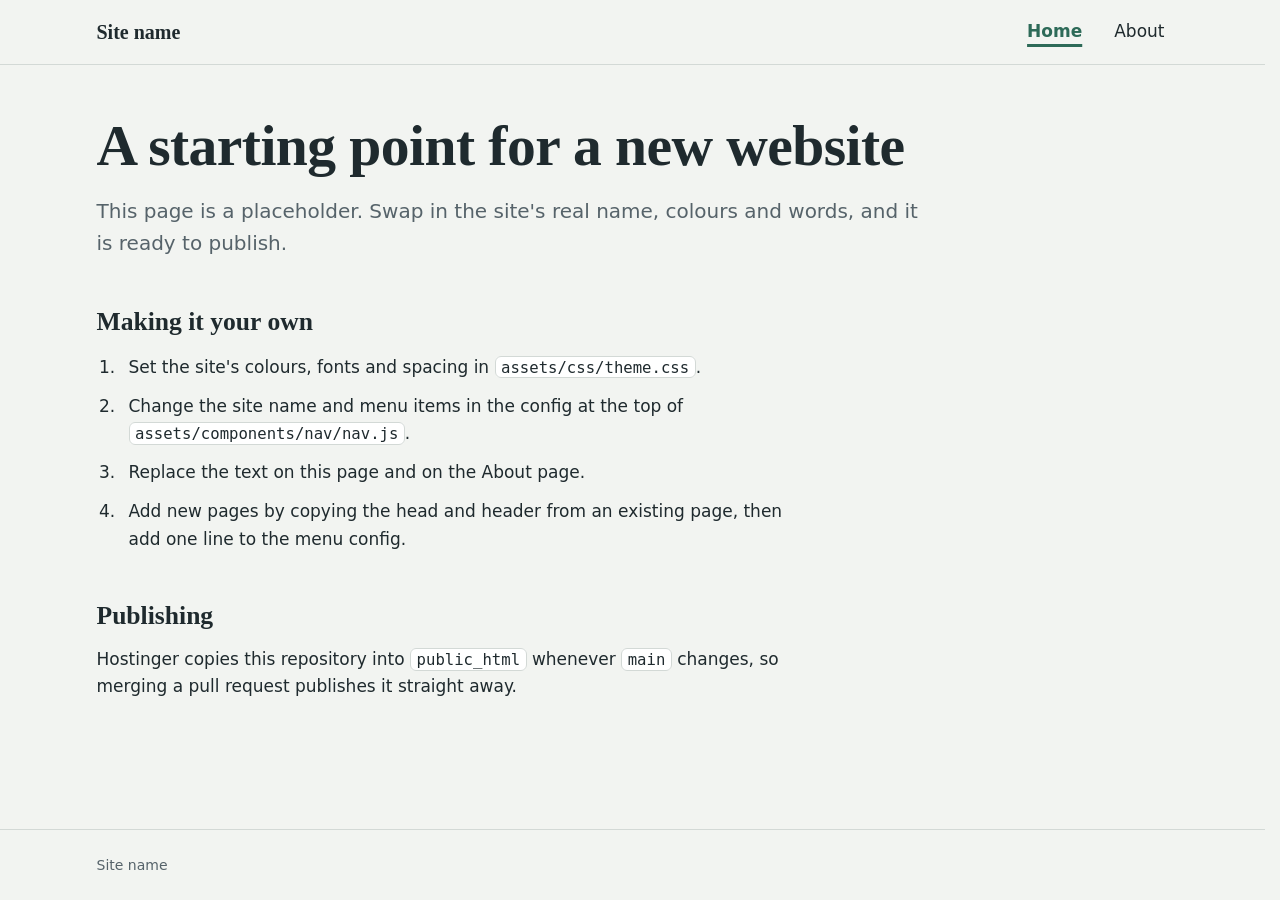
==== index.html @ 0707801b "Initial commit" ====
<!doctype html>
<html lang="en-AU">
<head>
  <meta charset="utf-8">
  <meta name="viewport" content="width=device-width, initial-scale=1">
  <title>Home | Site name</title>
  <meta name="description" content="A plain HTML, CSS and JavaScript starting point for a new website.">
  <link rel="stylesheet" href="assets/css/theme.css">
  <link rel="stylesheet" href="assets/css/main.css">
  <link rel="stylesheet" href="assets/components/nav/nav.css">
  <script src="assets/components/nav/nav.js" defer></script>
</head>
<body>
  <header data-site-nav></header>

  <main id="main" class="page" tabindex="-1">
    <h1>A starting point for a new website</h1>
    <p class="lede">This page is a placeholder. Swap in the site's real name, colours and words, and it is ready to publish.</p>

    <h2>Making it your own</h2>
    <ol class="steps">
      <li>Set the site's colours, fonts and spacing in <code>assets/css/theme.css</code>.</li>
      <li>Change the site name and menu items in the config at the top of <code>assets/components/nav/nav.js</code>.</li>
      <li>Replace the text on this page and on the About page.</li>
      <li>Add new pages by copying the head and header from an existing page, then add one line to the menu config.</li>
    </ol>

    <h2>Publishing</h2>
    <p>Hostinger copies this repository into <code>public_html</code> whenever <code>main</code> changes, so merging a pull request publishes it straight away.</p>
  </main>

  <footer class="site-footer">
    <p>Site name</p>
  </footer>
</body>
</html>
---- assets/css/theme.css ----
/*
  Theme: this site's colours, fonts and spacing.

  This is the ONLY file where colours and fonts are set. Every other
  stylesheet (including the nav component) reads these custom properties.
  The values below are placeholders for the template: replace them with
  each site's own palette and typefaces.
*/

:root {
  /* Colour: placeholder palette (cool paper, slate ink, eucalyptus accent) */
  --colour-paper: #f2f4f1;          /* page background */
  --colour-surface: #ffffff;        /* raised surfaces, mobile menu panel */
  --colour-ink: #1f2a2e;            /* body text */
  --colour-ink-muted: #56636a;      /* secondary text */
  --colour-line: #d3d9d6;           /* borders and dividers */
  --colour-accent: #2d6a58;         /* links, current page, focus ring */
  --colour-accent-strong: #1d4a3d;  /* hover and pressed states */
  --colour-on-accent: #ffffff;      /* text on accent backgrounds */

  /* Fonts: system stacks so the template loads nothing extra */
  --font-body: system-ui, -apple-system, "Segoe UI", Roboto, "Helvetica Neue", Arial, sans-serif;
  --font-display: "Iowan Old Style", "Palatino Linotype", Palatino, "Book Antiqua", Georgia, serif;

  /* Type scale (roughly a 1.25 ratio) */
  --text-sm: 0.875rem;
  --text-base: 1.0625rem;
  --text-lg: 1.25rem;
  --text-xl: 1.6rem;
  --text-2xl: 2.1rem;
  --text-3xl: clamp(2.4rem, 6vw, 3.6rem);
  --leading-body: 1.6;
  --leading-tight: 1.15;
  --measure: 66ch;                  /* comfortable line length */

  /* Spacing */
  --space-1: 0.25rem;
  --space-2: 0.5rem;
  --space-3: 0.75rem;
  --space-4: 1rem;
  --space-5: 1.5rem;
  --space-6: 2rem;
  --space-7: 3rem;
  --space-8: 4.5rem;

  /* Layout */
  --page-max-width: 72rem;
  --page-gutter: clamp(1rem, 4vw, 2.5rem);
  --radius: 0.375rem;

  /* Navigation */
  --nav-bar-height: 4rem;           /* fixed height of the top bar */
  --nav-link-gap: var(--space-5);
  --focus-ring: 3px solid var(--colour-accent);
  --focus-offset: 3px;

  /* Stacking order: the header must sit above everything else on the page */
  --z-nav: 1000;

  /* Motion */
  --duration-fast: 160ms;
  --easing: cubic-bezier(0.2, 0, 0, 1);

  /*
    Breakpoint (for reference only: custom properties cannot be used inside
    media queries). The mobile menu applies under 768 px; 768 px and wider is
    the desktop menu. nav.css and nav.js both use this value.
  */
}
---- assets/css/main.css ----
/*
  Base page styles. Colours, fonts and spacing come from theme.css.
*/

*,
*::before,
*::after {
  box-sizing: border-box;
}

html {
  -webkit-text-size-adjust: 100%;
  text-size-adjust: 100%;
  scrollbar-gutter: stable;
}

body {
  margin: 0;
  min-height: 100vh;
  display: flex;
  flex-direction: column;
  background: var(--colour-paper);
  color: var(--colour-ink);
  font-family: var(--font-body);
  font-size: var(--text-base);
  line-height: var(--leading-body);
}

img {
  max-width: 100%;
  height: auto;
  display: block;
}

h1,
h2,
h3 {
  font-family: var(--font-display);
  font-weight: 600;
  line-height: var(--leading-tight);
  margin: 0 0 var(--space-4);
  text-wrap: balance;
}

h1 {
  font-size: var(--text-3xl);
  letter-spacing: -0.01em;
}

h2 {
  font-size: var(--text-xl);
  margin-top: var(--space-7);
}

p {
  margin: 0 0 var(--space-4);
  max-width: var(--measure);
}

a {
  color: var(--colour-accent);
  text-underline-offset: 0.18em;
}

a:hover {
  color: var(--colour-accent-strong);
}

:focus-visible {
  outline: var(--focus-ring);
  outline-offset: var(--focus-offset);
}

/* Page layout */

.page {
  flex: 1;
  width: 100%;
  max-width: var(--page-max-width);
  margin: 0 auto;
  padding: var(--space-7) var(--page-gutter) var(--space-8);
}

.page:focus {
  outline: none;
}

.lede {
  font-size: var(--text-lg);
  color: var(--colour-ink-muted);
}

.steps {
  max-width: var(--measure);
  padding-left: var(--space-5);
}

.steps li {
  margin-bottom: var(--space-3);
  padding-left: var(--space-2);
}

code {
  font-size: 0.92em;
  background: var(--colour-surface);
  border: 1px solid var(--colour-line);
  border-radius: var(--radius);
  padding: 0.05em 0.35em;
}

.site-footer {
  border-top: 1px solid var(--colour-line);
  color: var(--colour-ink-muted);
  font-size: var(--text-sm);
}

.site-footer p {
  max-width: var(--page-max-width);
  margin: 0 auto;
  padding: var(--space-5) var(--page-gutter);
}

@media (prefers-reduced-motion: reduce) {
  *,
  *::before,
  *::after {
    animation-duration: 0.01ms !important;
    transition-duration: 0.01ms !important;
  }
}
---- assets/components/nav/nav.css ----
/*
  Shared navigation menu styles.
  Colours, fonts and sizes come from assets/css/theme.css.

  Breakpoint: the mobile menu applies under 768 px. This must match
  DESKTOP_QUERY in nav.js.

  Do not add transform, filter or backdrop-filter to .site-header: they
  would trap the fixed mobile panel inside the header.
*/

/*
  Sections reached from a link (in the menu, in the page, or from another
  page) stop just below the sticky header instead of underneath it.
  Set on elements with an id rather than as scroll-padding on <html>:
  scroll-padding makes the page jump when the header itself gets focus.
*/
:where([id]:not(.site-nav__panel)) {
  scroll-margin-top: calc(var(--nav-bar-height) + var(--space-4));
}

/* Reserve the bar's space before the script runs, so the page does not jump. */
[data-site-nav] {
  min-height: var(--nav-bar-height);
}

.site-header {
  position: sticky;
  top: 0;
  z-index: var(--z-nav);
  background: var(--colour-paper);
  border-bottom: 1px solid var(--colour-line);
  font-family: var(--font-body);
}

.site-nav__bar {
  display: flex;
  align-items: center;
  justify-content: space-between;
  gap: var(--space-4);
  height: var(--nav-bar-height);
  max-width: var(--page-max-width);
  margin: 0 auto;
  padding: 0 var(--page-gutter);
}

/* Skip link: hidden until it receives keyboard focus */
.site-nav__skip {
  position: absolute;
  top: var(--space-2);
  left: var(--space-2);
  z-index: 1;
  padding: var(--space-2) var(--space-4);
  background: var(--colour-accent);
  color: var(--colour-on-accent);
  border-radius: var(--radius);
  transform: translateY(-200%);
}

.site-nav__skip:focus {
  transform: none;
  color: var(--colour-on-accent);
}

.site-nav__brand {
  font-family: var(--font-display);
  font-size: var(--text-lg);
  font-weight: 600;
  color: var(--colour-ink);
  text-decoration: none;
  white-space: nowrap;
  overflow: hidden;
  text-overflow: ellipsis;
  min-width: 0;
}

.site-nav__brand:hover {
  color: var(--colour-accent-strong);
}

.site-nav__list {
  list-style: none;
  margin: 0;
  padding: 0;
}

.site-nav__link {
  color: var(--colour-ink);
  text-decoration: none;
  border-radius: var(--radius);
}

.site-nav__link:hover {
  color: var(--colour-accent-strong);
  text-decoration: underline;
  text-decoration-thickness: 1px;
}

.site-nav__link[aria-current="page"] {
  color: var(--colour-accent);
  font-weight: 600;
  text-decoration: underline;
  text-decoration-thickness: 3px;
  text-underline-offset: 0.4em;
}

.site-nav__skip:focus-visible,
.site-nav__brand:focus-visible,
.site-nav__link:focus-visible,
.site-nav__toggle:focus-visible {
  outline: var(--focus-ring);
  outline-offset: var(--focus-offset);
}

/* Hamburger button */
.site-nav__toggle {
  display: none;
  flex: none;
  align-items: center;
  justify-content: center;
  width: 2.75rem;
  height: 2.75rem;
  margin-right: calc(var(--space-2) * -1);
  padding: 0;
  border: 0;
  border-radius: var(--radius);
  background: transparent;
  color: var(--colour-ink);
  cursor: pointer;
}

.site-nav__icon,
.site-nav__icon::before,
.site-nav__icon::after {
  display: block;
  width: 1.375rem;
  height: 2px;
  background: currentColor;
  border-radius: 1px;
  transition: transform var(--duration-fast) var(--easing),
    background-color var(--duration-fast) var(--easing);
}

.site-nav__icon {
  position: relative;
}

.site-nav__icon::before,
.site-nav__icon::after {
  content: "";
  position: absolute;
  left: 0;
}

.site-nav__icon::before {
  transform: translateY(-7px);
}

.site-nav__icon::after {
  transform: translateY(7px);
}

/* Bars become a cross while the menu is open */
.site-nav__toggle[aria-expanded="true"] .site-nav__icon {
  background-color: transparent;
}

.site-nav__toggle[aria-expanded="true"] .site-nav__icon::before {
  transform: rotate(45deg);
}

.site-nav__toggle[aria-expanded="true"] .site-nav__icon::after {
  transform: rotate(-45deg);
}

/* Desktop: 768 px and wider */
@media (min-width: 768px) {
  .site-nav__list {
    display: flex;
    gap: var(--nav-link-gap);
  }

  .site-nav__link {
    display: inline-block;
    padding: var(--space-2) var(--space-1);
  }
}

/* Mobile: under 768 px */
@media (max-width: 767.98px) {
  .site-nav__toggle {
    display: inline-flex;
  }

  /* The panel fills the screen below the bar and scrolls on its own */
  .site-nav__panel {
    position: fixed;
    top: var(--nav-bar-height);
    right: 0;
    bottom: 0;
    left: 0;
    overflow-y: auto;
    overscroll-behavior: contain;
    padding: var(--space-4) var(--page-gutter) var(--space-7);
    background: var(--colour-surface);
    border-top: 1px solid var(--colour-line);
    visibility: hidden;
    opacity: 0;
    transform: translateY(-0.5rem);
    transition: opacity var(--duration-fast) var(--easing),
      transform var(--duration-fast) var(--easing),
      visibility 0s linear var(--duration-fast);
  }

  .site-header.is-open .site-nav__panel {
    visibility: visible;
    opacity: 1;
    transform: none;
    transition: opacity var(--duration-fast) var(--easing),
      transform var(--duration-fast) var(--easing),
      visibility 0s linear 0s;
  }

  .site-nav__list li {
    border-bottom: 1px solid var(--colour-line);
  }

  .site-nav__link {
    display: block;
    padding: var(--space-4) var(--space-1);
    font-size: var(--text-lg);
  }
}

/*
  Stops the page behind the open mobile menu from scrolling.
  Lock <html> only: putting overflow: hidden on <body> as well makes the body
  its own scroll container, which breaks the sticky header on scrolled pages.
*/
html.site-nav-lock {
  overflow: hidden;
}
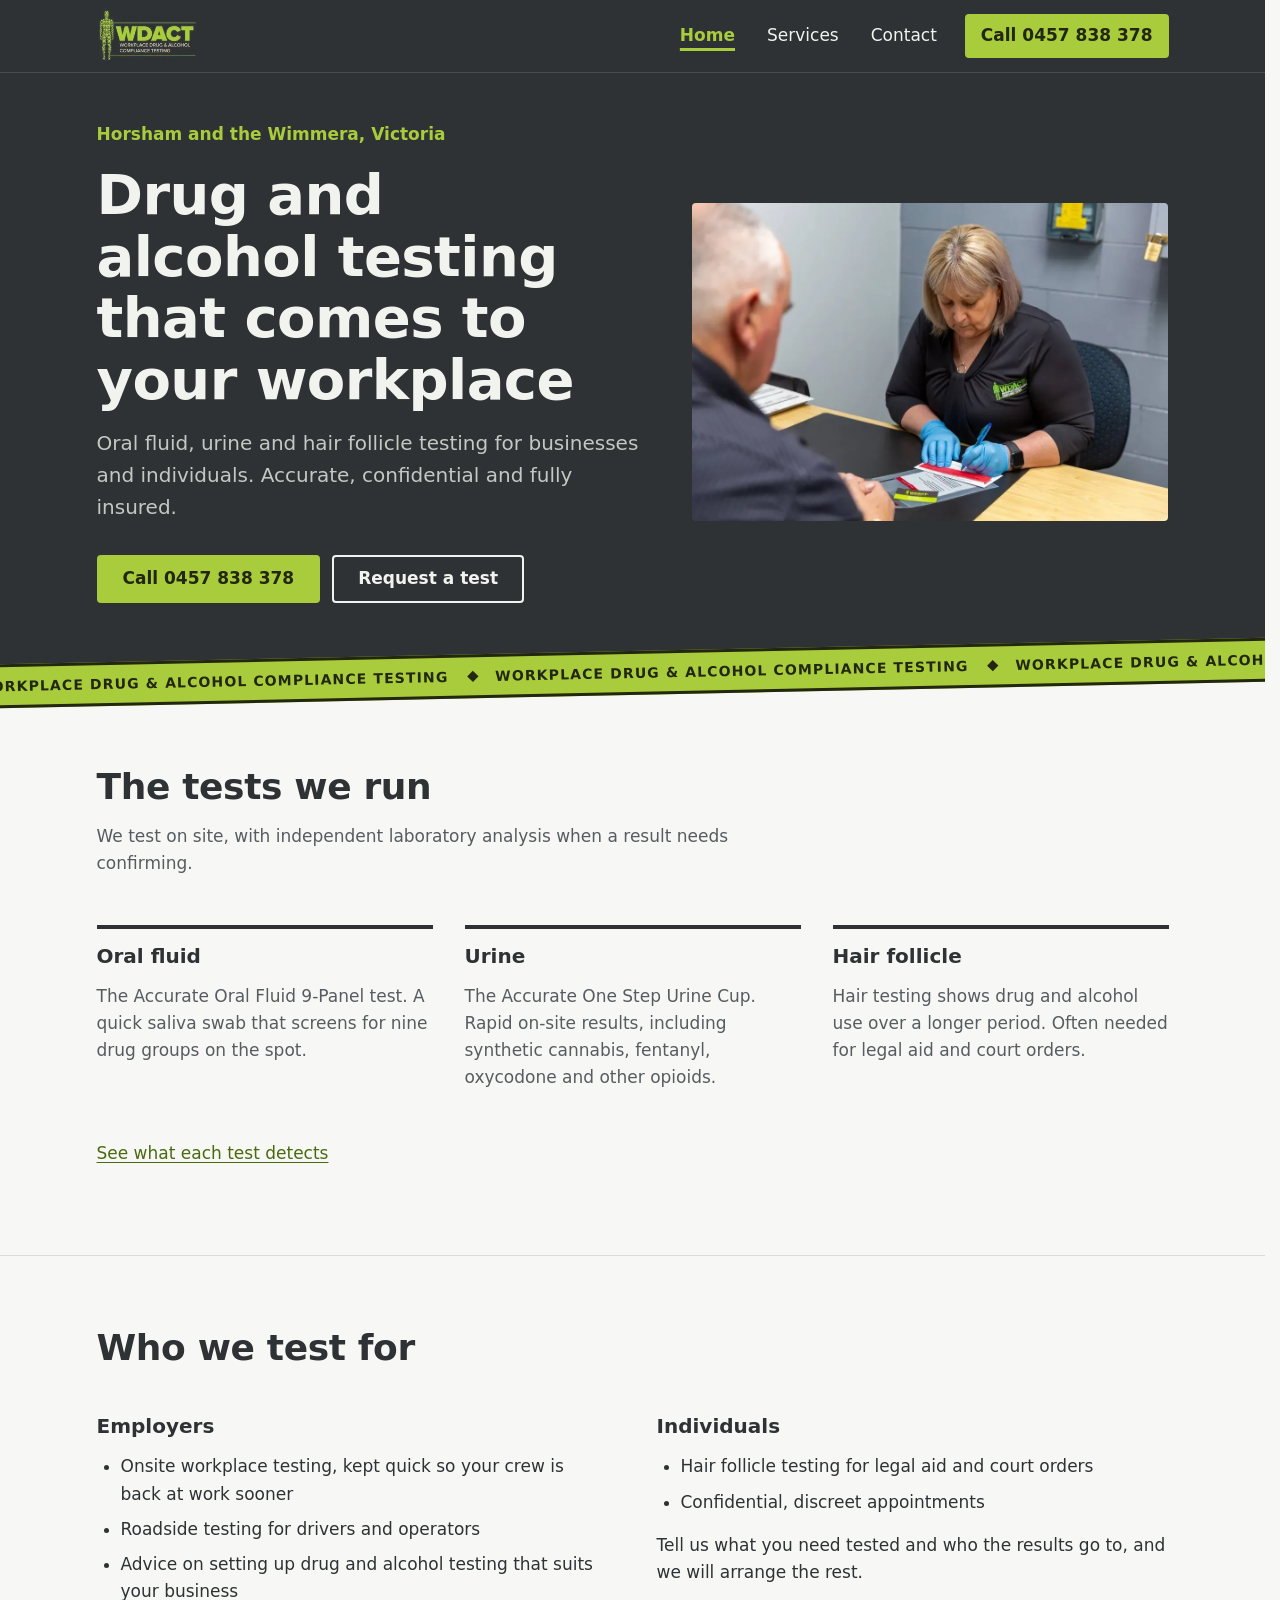
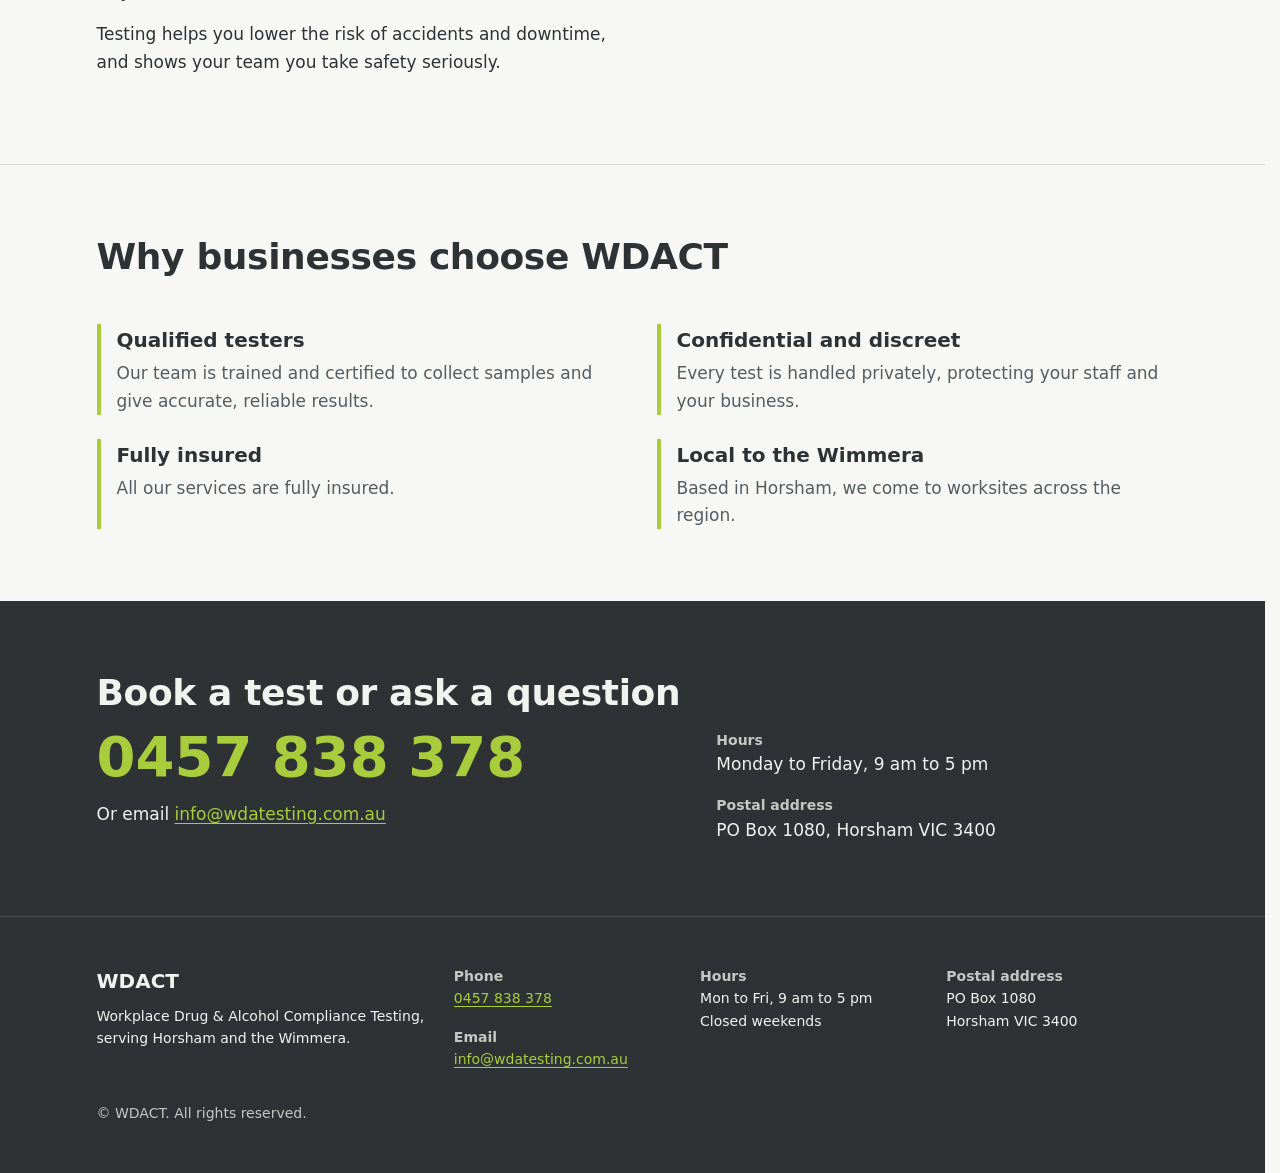
==== commit dabd3021: "Redesign site for WDACT (Workplace Drug & Alcohol Compliance Testing) Rebuild the old Telstra-built " ====
--- a/index.html
+++ b/index.html
@@ -3,8 +3,9 @@
 <head>
   <meta charset="utf-8">
   <meta name="viewport" content="width=device-width, initial-scale=1">
-  <title>Home | Site name</title>
-  <meta name="description" content="A plain HTML, CSS and JavaScript starting point for a new website.">
+  <title>Workplace drug and alcohol testing in Horsham and the Wimmera | WDACT</title>
+  <meta name="description" content="Onsite drug and alcohol testing and hair follicle testing for workplaces and individuals in Horsham and the Wimmera. Call WDACT on 0457 838 378.">
+  <link rel="preload" href="assets/fonts/archivo-latin-var.woff2" as="font" type="font/woff2" crossorigin>
   <link rel="stylesheet" href="assets/css/theme.css">
   <link rel="stylesheet" href="assets/css/main.css">
   <link rel="stylesheet" href="assets/components/nav/nav.css">
@@ -13,24 +14,141 @@
 <body>
   <header data-site-nav></header>
 
-  <main id="main" class="page" tabindex="-1">
-    <h1>A starting point for a new website</h1>
-    <p class="lede">This page is a placeholder. Swap in the site's real name, colours and words, and it is ready to publish.</p>
+  <main id="main" tabindex="-1">
+    <section class="hero on-dark" aria-labelledby="hero-title">
+      <div class="wrap hero__grid">
+        <div class="hero__text">
+          <p class="hero__place">Horsham and the Wimmera, Victoria</p>
+          <h1 id="hero-title">Drug and alcohol testing that comes to your workplace</h1>
+          <p class="lede">Oral fluid, urine and hair follicle testing for businesses and individuals. Accurate, confidential and fully insured.</p>
+          <div class="actions">
+            <a class="button button--lime" href="tel:+61457838378">Call 0457 838 378</a>
+            <a class="button button--ghost" href="contact.html#request">Request a test</a>
+          </div>
+        </div>
+        <figure class="hero__photo">
+          <img src="assets/images/tester-paperwork.webp" width="1065" height="710"
+               alt="A WDACT tester wearing gloves completes paperwork with a client at a desk">
+        </figure>
+      </div>
+    </section>
 
-    <h2>Making it your own</h2>
-    <ol class="steps">
-      <li>Set the site's colours, fonts and spacing in <code>assets/css/theme.css</code>.</li>
-      <li>Change the site name and menu items in the config at the top of <code>assets/components/nav/nav.js</code>.</li>
-      <li>Replace the text on this page and on the About page.</li>
-      <li>Add new pages by copying the head and header from an existing page, then add one line to the menu config.</li>
-    </ol>
+    <div class="tape" aria-hidden="true"><span>WORKPLACE DRUG &amp; ALCOHOL COMPLIANCE TESTING</span><span>WORKPLACE DRUG &amp; ALCOHOL COMPLIANCE TESTING</span><span>WORKPLACE DRUG &amp; ALCOHOL COMPLIANCE TESTING</span><span>WORKPLACE DRUG &amp; ALCOHOL COMPLIANCE TESTING</span></div>
 
-    <h2>Publishing</h2>
-    <p>Hostinger copies this repository into <code>public_html</code> whenever <code>main</code> changes, so merging a pull request publishes it straight away.</p>
+    <section class="section" aria-labelledby="tests-title">
+      <div class="wrap">
+        <div class="section__intro">
+          <h2 id="tests-title">The tests we run</h2>
+          <p>We test on site, with independent laboratory analysis when a result needs confirming.</p>
+        </div>
+        <ul class="tests">
+          <li>
+            <h3>Oral fluid</h3>
+            <p>The Accurate Oral Fluid 9-Panel test. A quick saliva swab that screens for nine drug groups on the spot.</p>
+          </li>
+          <li>
+            <h3>Urine</h3>
+            <p>The Accurate One Step Urine Cup. Rapid on-site results, including synthetic cannabis, fentanyl, oxycodone and other opioids.</p>
+          </li>
+          <li>
+            <h3>Hair follicle</h3>
+            <p>Hair testing shows drug and alcohol use over a longer period. Often needed for legal aid and court orders.</p>
+          </li>
+        </ul>
+        <p class="actions"><a href="services.html">See what each test detects</a></p>
+      </div>
+    </section>
+
+    <section class="section" aria-labelledby="who-title">
+      <div class="wrap">
+        <h2 id="who-title" class="section__intro">Who we test for</h2>
+        <div class="split">
+          <div>
+            <h3>Employers</h3>
+            <ul>
+              <li>Onsite workplace testing, kept quick so your crew is back at work sooner</li>
+              <li>Roadside testing for drivers and operators</li>
+              <li>Advice on setting up drug and alcohol testing that suits your business</li>
+            </ul>
+            <p>Testing helps you lower the risk of accidents and downtime, and shows your team you take safety seriously.</p>
+          </div>
+          <div>
+            <h3>Individuals</h3>
+            <ul>
+              <li>Hair follicle testing for legal aid and court orders</li>
+              <li>Confidential, discreet appointments</li>
+            </ul>
+            <p>Tell us what you need tested and who the results go to, and we will arrange the rest.</p>
+          </div>
+        </div>
+      </div>
+    </section>
+
+    <section class="section" aria-labelledby="why-title">
+      <div class="wrap">
+        <h2 id="why-title" class="section__intro">Why businesses choose WDACT</h2>
+        <dl class="reasons">
+          <div>
+            <dt>Qualified testers</dt>
+            <dd>Our team is trained and certified to collect samples and give accurate, reliable results.</dd>
+          </div>
+          <div>
+            <dt>Confidential and discreet</dt>
+            <dd>Every test is handled privately, protecting your staff and your business.</dd>
+          </div>
+          <div>
+            <dt>Fully insured</dt>
+            <dd>All our services are fully insured.</dd>
+          </div>
+          <div>
+            <dt>Local to the Wimmera</dt>
+            <dd>Based in Horsham, we come to worksites across the region.</dd>
+          </div>
+        </dl>
+      </div>
+    </section>
+
+    <section class="contact-band on-dark" aria-labelledby="call-title">
+      <div class="wrap contact-band__grid">
+        <div>
+          <h2 id="call-title">Book a test or ask a question</h2>
+          <a class="contact-band__phone" href="tel:+61457838378">0457 838 378</a>
+          <p>Or email <a href="mailto:info@wdatesting.com.au">info@wdatesting.com.au</a></p>
+        </div>
+        <dl class="details">
+          <div>
+            <dt>Hours</dt>
+            <dd>Monday to Friday, 9 am to 5 pm</dd>
+          </div>
+          <div>
+            <dt>Postal address</dt>
+            <dd>PO Box 1080, Horsham VIC 3400</dd>
+          </div>
+        </dl>
+      </div>
+    </section>
   </main>
 
-  <footer class="site-footer">
-    <p>Site name</p>
+  <footer class="site-footer on-dark">
+    <div class="wrap">
+      <div class="site-footer__grid">
+        <div>
+          <p class="site-footer__name">WDACT</p>
+          <p>Workplace Drug &amp; Alcohol Compliance Testing, serving Horsham and the Wimmera.</p>
+        </div>
+        <dl class="details">
+          <div><dt>Phone</dt><dd><a href="tel:+61457838378">0457 838 378</a></dd></div>
+          <div><dt>Email</dt><dd><a href="mailto:info@wdatesting.com.au">info@wdatesting.com.au</a></dd></div>
+        </dl>
+        <dl class="details">
+          <div><dt>Hours</dt><dd>Mon to Fri, 9 am to 5 pm<br>Closed weekends</dd></div>
+        </dl>
+        <dl class="details">
+          <div><dt>Postal address</dt><dd>PO Box 1080<br>Horsham VIC 3400</dd></div>
+        </dl>
+      </div>
+      <p class="site-footer__legal">&copy; WDACT. All rights reserved.</p>
+    </div>
   </footer>
 </body>
 </html>
--- a/assets/css/theme.css
+++ b/assets/css/theme.css
@@ -3,34 +3,58 @@
 
   This is the ONLY file where colours and fonts are set. Every other
   stylesheet (including the nav component) reads these custom properties.
-  The values below are placeholders for the template: replace them with
-  each site's own palette and typefaces.
+
+  WDACT brand: charcoal and the lime taken from the WDACT logo.
+  Lime is only used as a fill or on charcoal; on light backgrounds,
+  text and links use the deeper olive so they stay readable.
 */
 
+/* Archivo, self-hosted (variable weight and width, Latin subset) */
+@font-face {
+  font-family: "Archivo";
+  font-style: normal;
+  font-weight: 100 900;
+  font-stretch: 62% 125%;
+  font-display: swap;
+  src: url("../fonts/archivo-latin-var.woff2") format("woff2");
+}
+
 :root {
-  /* Colour: placeholder palette (cool paper, slate ink, eucalyptus accent) */
-  --colour-paper: #f2f4f1;          /* page background */
-  --colour-surface: #ffffff;        /* raised surfaces, mobile menu panel */
-  --colour-ink: #1f2a2e;            /* body text */
-  --colour-ink-muted: #56636a;      /* secondary text */
-  --colour-line: #d3d9d6;           /* borders and dividers */
-  --colour-accent: #2d6a58;         /* links, current page, focus ring */
-  --colour-accent-strong: #1d4a3d;  /* hover and pressed states */
+  /* Colour */
+  --colour-paper: #f7f8f5;          /* page background */
+  --colour-surface: #ffffff;        /* raised surfaces, form fields */
+  --colour-ink: #2e3235;            /* body text */
+  --colour-ink-muted: #565c60;      /* secondary text */
+  --colour-line: #d9ddd5;           /* borders and dividers */
+  --colour-accent: #4b6a10;         /* links, current page, focus ring (on light) */
+  --colour-accent-strong: #354b0a;  /* hover and pressed states */
   --colour-on-accent: #ffffff;      /* text on accent backgrounds */
 
-  /* Fonts: system stacks so the template loads nothing extra */
-  --font-body: system-ui, -apple-system, "Segoe UI", Roboto, "Helvetica Neue", Arial, sans-serif;
-  --font-display: "Iowan Old Style", "Palatino Linotype", Palatino, "Book Antiqua", Georgia, serif;
+  --colour-charcoal: #2e3235;       /* header, hero and footer */
+  --colour-slab: #3b4044;           /* raised areas on charcoal */
+  --colour-on-charcoal: #f1f3ee;    /* text on charcoal */
+  --colour-on-charcoal-muted: #c3c8c2;
+  --colour-lime: #a9cc3c;           /* WDACT logo lime: fills, and accents on charcoal */
+  --colour-lime-strong: #bedd5a;    /* hover on charcoal */
+  --colour-on-lime: #23270f;        /* text on lime */
+  --colour-error: #a32c1e;          /* form errors */
+  --colour-field-border: #858b81;   /* form field outlines (3:1 against paper) */
+
+  /* Fonts */
+  --font-body: "Archivo", system-ui, -apple-system, "Segoe UI", Roboto, "Helvetica Neue", Arial, sans-serif;
+  --font-display: "Archivo", system-ui, -apple-system, "Segoe UI", Roboto, "Helvetica Neue", Arial, sans-serif;
+  --stretch-display: 125%;          /* expanded width for headings, echoing the logo */
+  --stretch-label: 112%;
 
   /* Type scale (roughly a 1.25 ratio) */
   --text-sm: 0.875rem;
   --text-base: 1.0625rem;
   --text-lg: 1.25rem;
   --text-xl: 1.6rem;
-  --text-2xl: 2.1rem;
-  --text-3xl: clamp(2.4rem, 6vw, 3.6rem);
+  --text-2xl: clamp(1.75rem, 3.6vw, 2.25rem);
+  --text-3xl: clamp(2.1rem, 5.6vw, 3.5rem);
   --leading-body: 1.6;
-  --leading-tight: 1.15;
+  --leading-tight: 1.1;
   --measure: 66ch;                  /* comfortable line length */
 
   /* Spacing */
@@ -42,16 +66,23 @@
   --space-6: 2rem;
   --space-7: 3rem;
   --space-8: 4.5rem;
+  --space-9: 6rem;
 
   /* Layout */
   --page-max-width: 72rem;
   --page-gutter: clamp(1rem, 4vw, 2.5rem);
-  --radius: 0.375rem;
+  --radius: 0.25rem;
 
   /* Navigation */
-  --nav-bar-height: 4rem;           /* fixed height of the top bar */
+  --nav-bar-height: 4.5rem;         /* fixed height of the top bar */
   --nav-link-gap: var(--space-5);
+  --nav-background: var(--colour-charcoal);
+  --nav-ink: var(--colour-on-charcoal);
+  --nav-line: #474c50;
+  --nav-current: var(--colour-lime);
+  --nav-logo-height: 3.5rem;
   --focus-ring: 3px solid var(--colour-accent);
+  --focus-ring-on-dark: 3px solid var(--colour-lime);
   --focus-offset: 3px;
 
   /* Stacking order: the header must sit above everything else on the page */
--- a/assets/css/main.css
+++ b/assets/css/main.css
@@ -36,20 +36,26 @@
 h2,
 h3 {
   font-family: var(--font-display);
-  font-weight: 600;
+  font-stretch: var(--stretch-display);
+  font-weight: 800;
   line-height: var(--leading-tight);
+  letter-spacing: -0.01em;
   margin: 0 0 var(--space-4);
   text-wrap: balance;
 }
 
 h1 {
   font-size: var(--text-3xl);
-  letter-spacing: -0.01em;
 }
 
 h2 {
-  font-size: var(--text-xl);
-  margin-top: var(--space-7);
+  font-size: var(--text-2xl);
+}
+
+h3 {
+  font-size: var(--text-lg);
+  font-weight: 700;
+  letter-spacing: 0;
 }
 
 p {
@@ -71,53 +77,664 @@
   outline-offset: var(--focus-offset);
 }
 
-/* Page layout */
-
-.page {
+main:focus {
+  outline: none;
+}
+
+main {
   flex: 1;
+  overflow-x: clip; /* trims the angled tape band; clip keeps the sticky header working */
+}
+
+.wrap {
   width: 100%;
   max-width: var(--page-max-width);
   margin: 0 auto;
-  padding: var(--space-7) var(--page-gutter) var(--space-8);
-}
-
-.page:focus {
-  outline: none;
+  padding: 0 var(--page-gutter);
 }
 
 .lede {
   font-size: var(--text-lg);
+  max-width: 52ch;
+}
+
+/* ------------------------------------------------------------------
+   Buttons
+   ------------------------------------------------------------------ */
+
+.button {
+  display: inline-flex;
+  align-items: center;
+  justify-content: center;
+  min-height: 3rem;
+  padding: var(--space-2) var(--space-5);
+  border: 2px solid transparent;
+  border-radius: var(--radius);
+  font: inherit;
+  font-weight: 700;
+  text-decoration: none;
+  cursor: pointer;
+}
+
+.button--lime {
+  background: var(--colour-lime);
+  color: var(--colour-on-lime);
+}
+
+.button--lime:hover {
+  background: var(--colour-lime-strong);
+  color: var(--colour-on-lime);
+}
+
+.button--ghost {
+  border-color: currentColor;
+  color: var(--colour-on-charcoal);
+}
+
+.button--ghost:hover {
+  color: var(--colour-lime);
+}
+
+.button--dark {
+  background: var(--colour-charcoal);
+  color: var(--colour-on-charcoal);
+}
+
+.button--dark:hover {
+  background: var(--colour-slab);
+  color: var(--colour-on-charcoal);
+}
+
+.actions {
+  display: flex;
+  flex-wrap: wrap;
+  gap: var(--space-3);
+  margin-top: var(--space-6);
+}
+
+/* ------------------------------------------------------------------
+   Dark areas (hero and contact band): lime focus ring and links
+   ------------------------------------------------------------------ */
+
+.on-dark {
+  background: var(--colour-charcoal);
+  color: var(--colour-on-charcoal);
+}
+
+.on-dark a:not(.button) {
+  color: var(--colour-lime);
+}
+
+.on-dark a:not(.button):hover {
+  color: var(--colour-lime-strong);
+}
+
+.on-dark :focus-visible {
+  outline: var(--focus-ring-on-dark);
+}
+
+/* ------------------------------------------------------------------
+   Hero
+   ------------------------------------------------------------------ */
+
+.hero {
+  padding: var(--space-7) 0 var(--space-8);
+}
+
+.hero__grid {
+  display: grid;
+  gap: var(--space-6);
+  align-items: center;
+}
+
+.hero__place {
+  margin-bottom: var(--space-4);
+  color: var(--colour-lime);
+  font-stretch: var(--stretch-label);
+  font-weight: 600;
+}
+
+.hero__text p:not(.hero__place) {
+  color: var(--colour-on-charcoal-muted);
+}
+
+.hero__photo {
+  margin: 0;
+}
+
+.hero__photo img {
+  width: 100%;
+  aspect-ratio: 3 / 2;
+  object-fit: cover;
+  border-radius: var(--radius);
+}
+
+.hero--short {
+  padding-bottom: var(--space-7);
+}
+
+@media (min-width: 900px) {
+  .hero__grid {
+    grid-template-columns: 1.15fr 1fr;
+    gap: var(--space-7);
+  }
+}
+
+/*
+  Custody tape: the band under the hero, styled like tamper-evident
+  evidence tape. Decorative only (aria-hidden in the markup).
+*/
+.tape {
+  position: relative;
+  z-index: 1;
+  margin: calc(var(--space-5) * -1) -2% 0;
+  overflow: hidden;
+  transform: rotate(-1.2deg);
+  background: var(--colour-lime);
+  color: var(--colour-on-lime);
+  border-block: 3px solid var(--colour-on-lime);
+  font-stretch: var(--stretch-display);
+  font-weight: 800;
+  font-size: var(--text-sm);
+  letter-spacing: 0.08em;
+  white-space: nowrap;
+  user-select: none;
+}
+
+.tape span {
+  display: inline-block;
+  padding: var(--space-2) 0;
+}
+
+.tape span::after {
+  content: "";
+  display: inline-block;
+  width: 0.55em;
+  height: 0.55em;
+  margin: 0 1.4em;
+  background: currentColor;
+  transform: rotate(45deg) translateY(-0.1em);
+}
+
+/* ------------------------------------------------------------------
+   Sections
+   ------------------------------------------------------------------ */
+
+.section {
+  padding: var(--space-8) 0;
+}
+
+.section + .section {
+  border-top: 1px solid var(--colour-line);
+}
+
+.section__intro {
+  margin-bottom: var(--space-7);
+}
+
+.section__intro p {
   color: var(--colour-ink-muted);
 }
 
-.steps {
-  max-width: var(--measure);
+/* Three test types, divided by rules rather than boxed in cards */
+.tests {
+  display: grid;
+  gap: var(--space-6);
+  margin: 0;
+  padding: 0;
+  list-style: none;
+}
+
+.tests li {
+  padding-top: var(--space-4);
+  border-top: 4px solid var(--colour-charcoal);
+}
+
+.tests p {
+  color: var(--colour-ink-muted);
+}
+
+@media (min-width: 768px) {
+  .tests {
+    grid-template-columns: repeat(3, 1fr);
+  }
+}
+
+/* Two audiences side by side */
+.split {
+  display: grid;
+  gap: var(--space-7);
+}
+
+.split ul {
+  margin: 0 0 var(--space-4);
   padding-left: var(--space-5);
 }
 
-.steps li {
-  margin-bottom: var(--space-3);
-  padding-left: var(--space-2);
-}
-
-code {
-  font-size: 0.92em;
+.split li {
+  margin-bottom: var(--space-2);
+}
+
+@media (min-width: 768px) {
+  .split {
+    grid-template-columns: 1fr 1fr;
+  }
+}
+
+/* Reasons to choose WDACT */
+.reasons {
+  display: grid;
+  gap: var(--space-5) var(--space-7);
+  margin: 0;
+}
+
+.reasons div {
+  padding-left: var(--space-4);
+  border-left: 4px solid var(--colour-lime);
+}
+
+.reasons dt {
+  font-weight: 700;
+  font-size: var(--text-lg);
+}
+
+.reasons dd {
+  margin: var(--space-1) 0 0;
+  color: var(--colour-ink-muted);
+}
+
+@media (min-width: 768px) {
+  .reasons {
+    grid-template-columns: 1fr 1fr;
+  }
+}
+
+/* Text beside a photo */
+.feature {
+  display: grid;
+  gap: var(--space-6);
+  align-items: start;
+}
+
+.feature img {
+  width: 100%;
+  border-radius: var(--radius);
+}
+
+@media (min-width: 900px) {
+  .feature {
+    grid-template-columns: 1.4fr 1fr;
+    gap: var(--space-8);
+  }
+
+  .feature--reverse > :first-child {
+    order: 2;
+  }
+}
+
+/* Substances list in two columns */
+.substances {
+  max-width: 34rem;
+  columns: 2 12rem;
+  column-gap: var(--space-6);
+  margin: 0 0 var(--space-5);
+  padding-left: var(--space-5);
+}
+
+.substances li {
+  margin-bottom: var(--space-1);
+  break-inside: avoid;
+}
+
+/* Hair test codes */
+.table-scroll {
+  overflow-x: auto;
+  margin-bottom: var(--space-4);
+}
+
+.codes {
+  width: 100%;
+  max-width: 44rem;
+  border-collapse: collapse;
+}
+
+.codes caption {
+  text-align: left;
+  font-weight: 700;
+  padding-bottom: var(--space-3);
+}
+
+.codes th,
+.codes td {
+  padding: var(--space-3) var(--space-4) var(--space-3) 0;
+  border-bottom: 1px solid var(--colour-line);
+  text-align: left;
+  vertical-align: top;
+}
+
+.codes thead th {
+  border-bottom: 2px solid var(--colour-charcoal);
+  font-size: var(--text-sm);
+}
+
+.codes tbody th {
+  width: 5rem;
+  font-variant-numeric: tabular-nums;
+  font-stretch: var(--stretch-label);
+}
+
+.note {
+  max-width: 44rem;
+  color: var(--colour-ink-muted);
+  font-size: var(--text-sm);
+}
+
+/* ------------------------------------------------------------------
+   Contact band and details
+   ------------------------------------------------------------------ */
+
+.contact-band {
+  padding: var(--space-8) 0;
+}
+
+.contact-band__grid {
+  display: grid;
+  gap: var(--space-6);
+}
+
+.contact-band__phone {
+  display: inline-block;
+  margin-bottom: var(--space-4);
+  font-stretch: var(--stretch-display);
+  font-weight: 800;
+  font-size: var(--text-3xl);
+  line-height: 1;
+  text-decoration: none;
+  font-variant-numeric: tabular-nums;
+}
+
+.contact-band__phone:hover {
+  text-decoration: underline;
+  text-decoration-thickness: 3px;
+}
+
+@media (min-width: 900px) {
+  .contact-band__grid {
+    grid-template-columns: 1.3fr 1fr;
+    align-items: end;
+  }
+}
+
+.details {
+  display: grid;
+  gap: var(--space-4);
+  margin: 0;
+}
+
+.details dt {
+  font-stretch: var(--stretch-label);
+  font-weight: 600;
+  font-size: var(--text-sm);
+}
+
+.details dd {
+  margin: 0;
+}
+
+.on-dark .details dt {
+  color: var(--colour-on-charcoal-muted);
+}
+
+.hours {
+  border-collapse: collapse;
+}
+
+.hours th,
+.hours td {
+  padding: 0 var(--space-5) 0 0;
+  font-weight: inherit;
+  text-align: left;
+  font-variant-numeric: tabular-nums;
+}
+
+/* ------------------------------------------------------------------
+   Contact page layout and form
+   ------------------------------------------------------------------ */
+
+.contact-layout {
+  display: grid;
+  gap: var(--space-8);
+}
+
+@media (min-width: 900px) {
+  .contact-layout {
+    grid-template-columns: 1fr 2fr;
+    gap: var(--space-8);
+  }
+
+  .contact-layout__aside {
+    position: sticky;
+    top: calc(var(--nav-bar-height) + var(--space-6));
+    align-self: start;
+  }
+}
+
+.request {
+  max-width: 40rem;
+}
+
+.request fieldset {
+  margin: 0 0 var(--space-7);
+  padding: 0;
+  border: 0;
+}
+
+.request legend {
+  padding: 0;
+  margin-bottom: var(--space-2);
+  font-stretch: var(--stretch-display);
+  font-weight: 800;
+  font-size: var(--text-xl);
+  line-height: var(--leading-tight);
+}
+
+.request .hint {
+  margin-bottom: var(--space-5);
+  color: var(--colour-ink-muted);
+}
+
+.fields {
+  display: grid;
+  gap: var(--space-4) var(--space-5);
+}
+
+@media (min-width: 560px) {
+  .fields {
+    grid-template-columns: 1fr 1fr;
+  }
+
+  .field--wide {
+    grid-column: 1 / -1;
+  }
+}
+
+.field label,
+.field .label {
+  display: block;
+  margin-bottom: var(--space-1);
+  font-weight: 600;
+}
+
+.field input,
+.field select,
+.field textarea {
+  width: 100%;
+  min-height: 3rem;
+  padding: var(--space-2) var(--space-3);
+  border: 1px solid var(--colour-field-border);
+  border-radius: var(--radius);
   background: var(--colour-surface);
+  color: var(--colour-ink);
+  font: inherit;
+}
+
+.field textarea {
+  min-height: 7rem;
+  resize: vertical;
+}
+
+.field input:focus-visible,
+.field select:focus-visible,
+.field textarea:focus-visible {
+  outline: var(--focus-ring);
+  outline-offset: 1px;
+  border-color: var(--colour-accent);
+}
+
+.field input[aria-invalid="true"] {
+  border-color: var(--colour-error);
+  border-width: 2px;
+}
+
+.required {
+  color: var(--colour-ink-muted);
+  font-weight: 400;
+}
+
+.error {
+  margin: var(--space-1) 0 0;
+  color: var(--colour-error);
+  font-weight: 600;
+  font-size: var(--text-sm);
+}
+
+.error:empty {
+  display: none;
+}
+
+.choices {
+  display: grid;
+  gap: var(--space-2);
+  margin: 0;
+  padding: 0;
+  list-style: none;
+}
+
+.choice {
+  display: flex;
+  gap: var(--space-3);
+  align-items: flex-start;
+  padding: var(--space-3) var(--space-4);
   border: 1px solid var(--colour-line);
   border-radius: var(--radius);
-  padding: 0.05em 0.35em;
-}
+  background: var(--colour-surface);
+  cursor: pointer;
+}
+
+.choice:has(input:checked) {
+  border-color: var(--colour-charcoal);
+  box-shadow: inset 4px 0 0 var(--colour-lime);
+}
+
+.choice input {
+  flex: none;
+  width: 1.25rem;
+  height: 1.25rem;
+  margin: 0.15rem 0 0;
+  accent-color: var(--colour-accent);
+}
+
+.choice__code {
+  display: inline-block;
+  min-width: 2.75rem;
+  font-weight: 700;
+  font-variant-numeric: tabular-nums;
+  font-stretch: var(--stretch-label);
+}
+
+.yes-no {
+  display: flex;
+  flex-wrap: wrap;
+  gap: var(--space-2) var(--space-5);
+}
+
+.yes-no label {
+  display: inline-flex;
+  gap: var(--space-2);
+  align-items: center;
+  font-weight: 400;
+  min-height: 2.75rem;
+}
+
+.yes-no input {
+  width: 1.25rem;
+  height: 1.25rem;
+  margin: 0;
+  accent-color: var(--colour-accent);
+}
+
+.consent {
+  display: flex;
+  gap: var(--space-3);
+  align-items: flex-start;
+  max-width: var(--measure);
+  margin-bottom: var(--space-5);
+}
+
+.consent input {
+  flex: none;
+  width: 1.25rem;
+  height: 1.25rem;
+  margin: 0.2rem 0 0;
+  accent-color: var(--colour-accent);
+}
+
+.form-status {
+  margin-top: var(--space-4);
+  padding: var(--space-4);
+  border-left: 4px solid var(--colour-lime);
+  background: var(--colour-surface);
+}
+
+.form-status:empty {
+  display: none;
+}
+
+/* ------------------------------------------------------------------
+   Footer
+   ------------------------------------------------------------------ */
 
 .site-footer {
-  border-top: 1px solid var(--colour-line);
-  color: var(--colour-ink-muted);
+  padding: var(--space-7) 0 var(--space-6);
   font-size: var(--text-sm);
-}
-
-.site-footer p {
-  max-width: var(--page-max-width);
-  margin: 0 auto;
-  padding: var(--space-5) var(--page-gutter);
+  border-top: 1px solid var(--nav-line);
+}
+
+.site-footer__grid {
+  display: grid;
+  gap: var(--space-5);
+}
+
+.site-footer__name {
+  font-stretch: var(--stretch-display);
+  font-weight: 800;
+  font-size: var(--text-lg);
+  margin-bottom: var(--space-2);
+}
+
+.site-footer .details dt {
+  font-size: var(--text-sm);
+}
+
+.site-footer__legal {
+  margin-top: var(--space-6);
+  color: var(--colour-on-charcoal-muted);
+}
+
+@media (min-width: 768px) {
+  .site-footer__grid {
+    grid-template-columns: 1.5fr 1fr 1fr 1fr;
+  }
 }
 
 @media (prefers-reduced-motion: reduce) {
--- a/assets/components/nav/nav.css
+++ b/assets/components/nav/nav.css
@@ -28,15 +28,15 @@
   position: sticky;
   top: 0;
   z-index: var(--z-nav);
-  background: var(--colour-paper);
-  border-bottom: 1px solid var(--colour-line);
+  background: var(--nav-background);
+  color: var(--nav-ink);
+  border-bottom: 1px solid var(--nav-line);
   font-family: var(--font-body);
 }
 
 .site-nav__bar {
   display: flex;
   align-items: center;
-  justify-content: space-between;
   gap: var(--space-4);
   height: var(--nav-bar-height);
   max-width: var(--page-max-width);
@@ -63,19 +63,51 @@
 }
 
 .site-nav__brand {
+  margin-right: auto;
   font-family: var(--font-display);
   font-size: var(--text-lg);
   font-weight: 600;
-  color: var(--colour-ink);
+  color: var(--nav-ink);
   text-decoration: none;
   white-space: nowrap;
   overflow: hidden;
   text-overflow: ellipsis;
   min-width: 0;
+  border-radius: var(--radius);
 }
 
 .site-nav__brand:hover {
-  color: var(--colour-accent-strong);
+  color: var(--nav-current);
+}
+
+.site-nav__logo {
+  display: block;
+  width: auto;
+  height: var(--nav-logo-height);
+}
+
+/* Optional action button (set in NAV_CONFIG.action), always in the bar */
+.site-nav__action {
+  flex: none;
+  display: inline-flex;
+  align-items: center;
+  min-height: 2.75rem;
+  padding: 0 var(--space-4);
+  border-radius: var(--radius);
+  background: var(--nav-current);
+  color: var(--colour-on-lime);
+  font-weight: 700;
+  text-decoration: none;
+  white-space: nowrap;
+}
+
+.site-nav__action:hover {
+  background: var(--colour-lime-strong);
+  color: var(--colour-on-lime);
+}
+
+.site-nav__action-short {
+  display: none;
 }
 
 .site-nav__list {
@@ -85,19 +117,19 @@
 }
 
 .site-nav__link {
-  color: var(--colour-ink);
+  color: var(--nav-ink);
   text-decoration: none;
   border-radius: var(--radius);
 }
 
 .site-nav__link:hover {
-  color: var(--colour-accent-strong);
+  color: var(--nav-current);
   text-decoration: underline;
   text-decoration-thickness: 1px;
 }
 
 .site-nav__link[aria-current="page"] {
-  color: var(--colour-accent);
+  color: var(--nav-current);
   font-weight: 600;
   text-decoration: underline;
   text-decoration-thickness: 3px;
@@ -107,8 +139,9 @@
 .site-nav__skip:focus-visible,
 .site-nav__brand:focus-visible,
 .site-nav__link:focus-visible,
+.site-nav__action:focus-visible,
 .site-nav__toggle:focus-visible {
-  outline: var(--focus-ring);
+  outline: var(--focus-ring-on-dark);
   outline-offset: var(--focus-offset);
 }
 
@@ -125,7 +158,7 @@
   border: 0;
   border-radius: var(--radius);
   background: transparent;
-  color: var(--colour-ink);
+  color: var(--nav-ink);
   cursor: pointer;
 }
 
@@ -180,6 +213,10 @@
     gap: var(--nav-link-gap);
   }
 
+  .site-nav__panel {
+    margin-right: var(--space-2);
+  }
+
   .site-nav__link {
     display: inline-block;
     padding: var(--space-2) var(--space-1);
@@ -190,6 +227,25 @@
 @media (max-width: 767.98px) {
   .site-nav__toggle {
     display: inline-flex;
+  }
+
+  /* Short label on small screens; the full label stays as the accessible name */
+  .site-nav__action {
+    padding: 0 var(--space-3);
+  }
+
+  .site-nav__action-short {
+    display: inline;
+  }
+
+  .site-nav__action-full {
+    position: absolute;
+    width: 1px;
+    height: 1px;
+    overflow: hidden;
+    clip: rect(0 0 0 0);
+    clip-path: inset(50%);
+    white-space: nowrap;
   }
 
   /* The panel fills the screen below the bar and scrolls on its own */
@@ -202,8 +258,8 @@
     overflow-y: auto;
     overscroll-behavior: contain;
     padding: var(--space-4) var(--page-gutter) var(--space-7);
-    background: var(--colour-surface);
-    border-top: 1px solid var(--colour-line);
+    background: var(--nav-background);
+    border-top: 1px solid var(--nav-line);
     visibility: hidden;
     opacity: 0;
     transform: translateY(-0.5rem);
@@ -222,7 +278,7 @@
   }
 
   .site-nav__list li {
-    border-bottom: 1px solid var(--colour-line);
+    border-bottom: 1px solid var(--nav-line);
   }
 
   .site-nav__link {
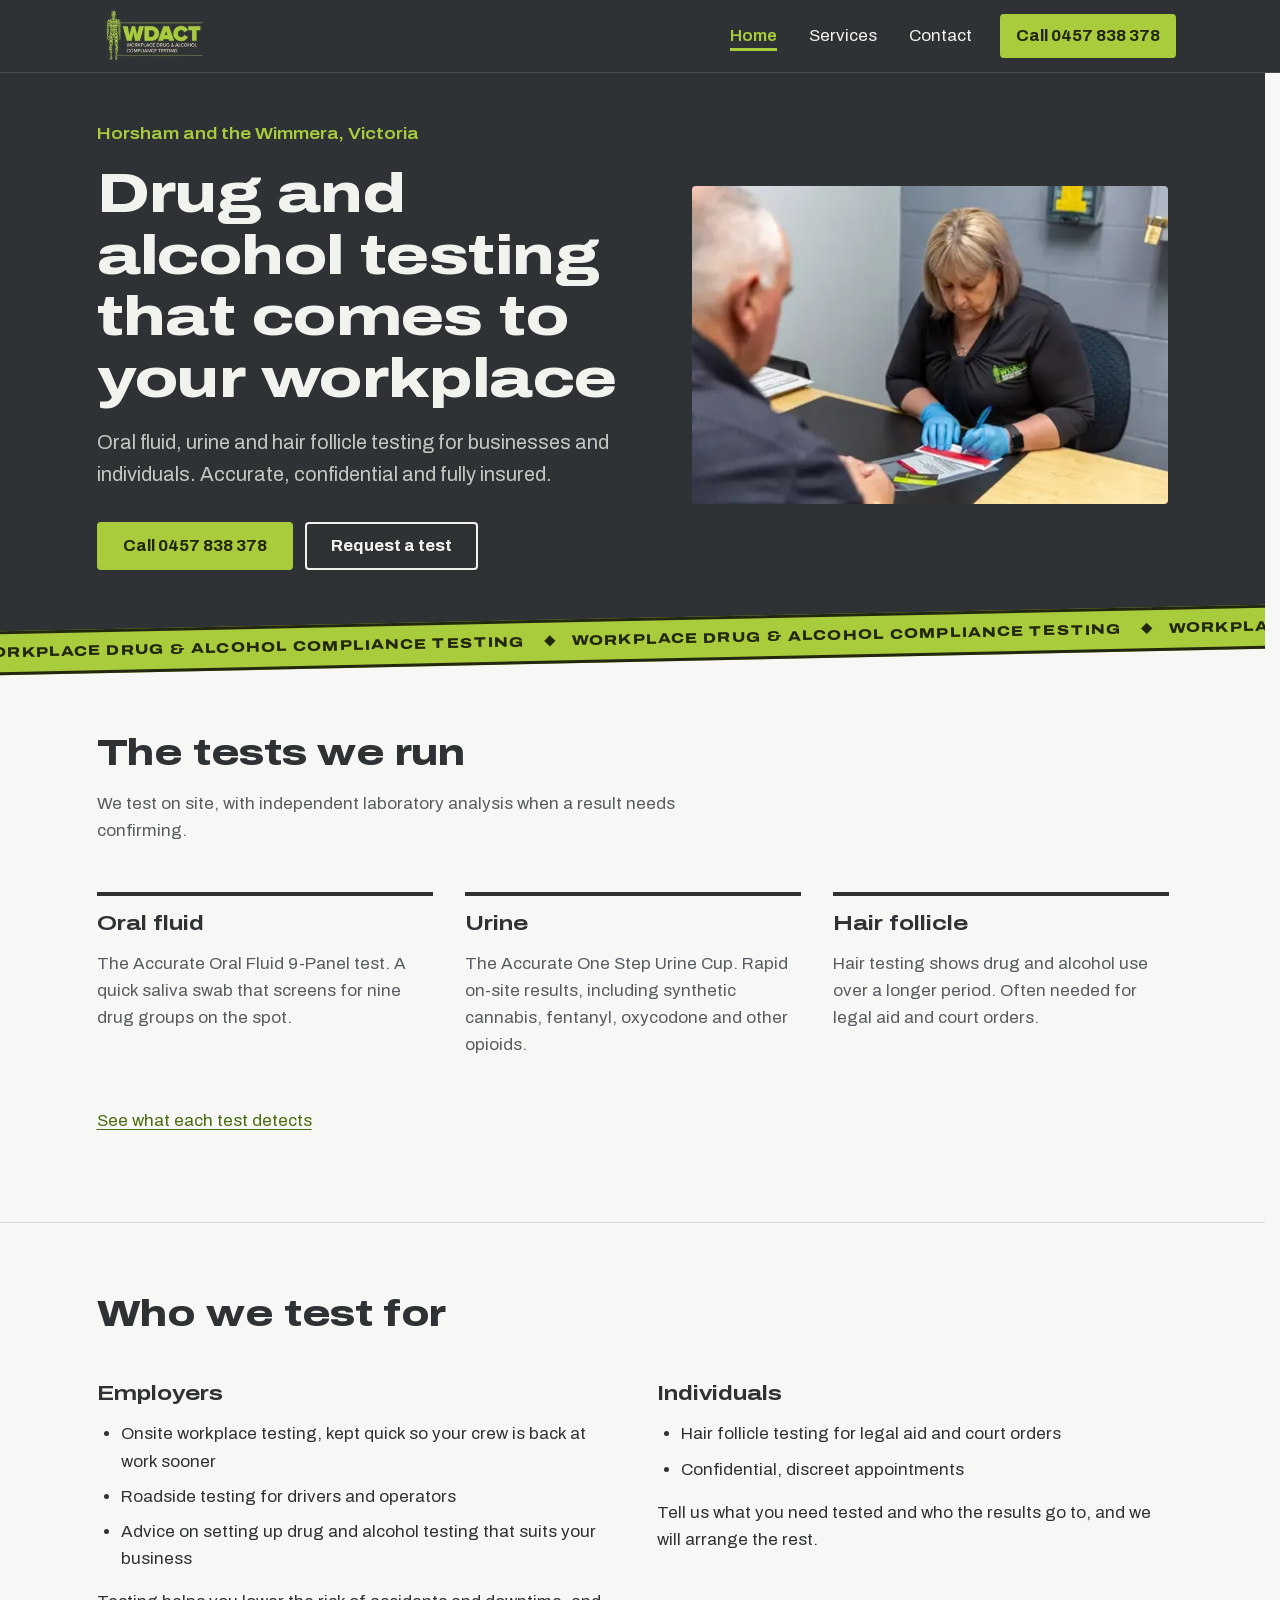
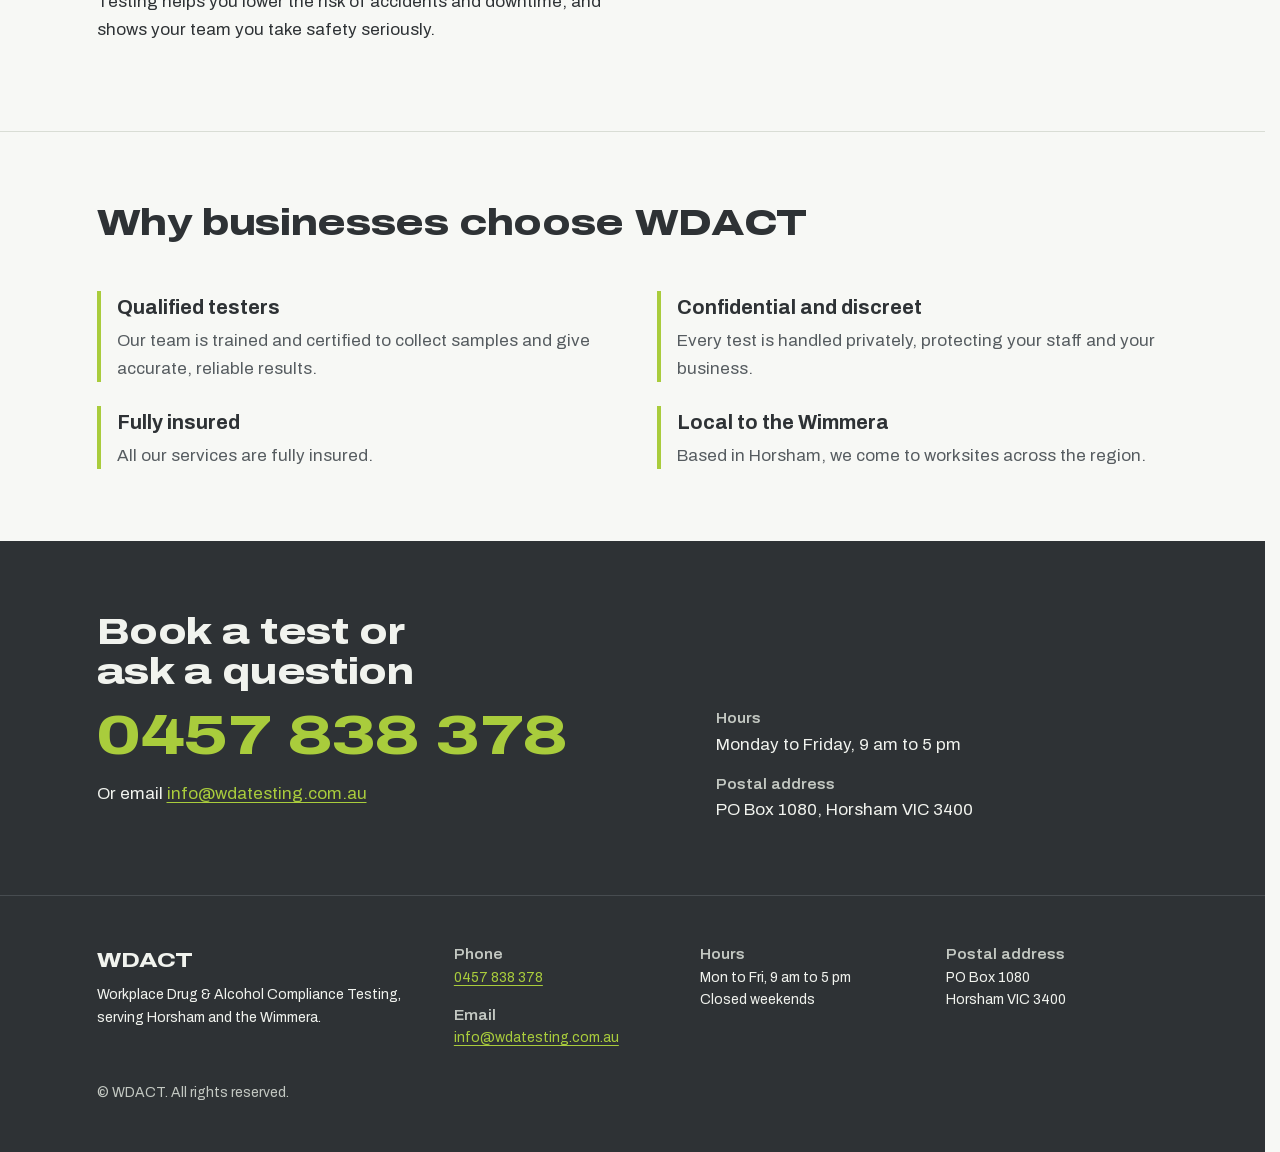
==== commit a0a19ead: "Improve PageSpeed: no layout shift, smaller font and images, caching PageSpeed showed Performance 94" ====
--- a/index.html
+++ b/index.html
@@ -5,7 +5,9 @@
   <meta name="viewport" content="width=device-width, initial-scale=1">
   <title>Workplace drug and alcohol testing in Horsham and the Wimmera | WDACT</title>
   <meta name="description" content="Onsite drug and alcohol testing and hair follicle testing for workplaces and individuals in Horsham and the Wimmera. Call WDACT on 0457 838 378.">
-  <link rel="preload" href="assets/fonts/archivo-latin-var.woff2" as="font" type="font/woff2" crossorigin>
+  <link rel="preload" href="assets/fonts/archivo-subset-var.woff2" as="font" type="font/woff2" crossorigin>
+  <link rel="icon" href="favicon.ico" sizes="48x48">
+  <link rel="apple-touch-icon" href="assets/images/apple-touch-icon.png">
   <link rel="stylesheet" href="assets/css/theme.css">
   <link rel="stylesheet" href="assets/css/main.css">
   <link rel="stylesheet" href="assets/components/nav/nav.css">
@@ -27,7 +29,10 @@
           </div>
         </div>
         <figure class="hero__photo">
-          <img src="assets/images/tester-paperwork.webp" width="1065" height="710"
+          <img src="assets/images/tester-paperwork-800.webp"
+               srcset="assets/images/tester-paperwork-480.webp 480w, assets/images/tester-paperwork-640.webp 640w, assets/images/tester-paperwork-800.webp 800w, assets/images/tester-paperwork-1065.webp 1065w"
+               sizes="(min-width: 1200px) 476px, (min-width: 900px) 42vw, calc(100vw - 2rem)"
+               width="1065" height="710" fetchpriority="high"
                alt="A WDACT tester wearing gloves completes paperwork with a client at a desk">
         </figure>
       </div>
--- a/assets/css/theme.css
+++ b/assets/css/theme.css
@@ -9,14 +9,86 @@
   text and links use the deeper olive so they stay readable.
 */
 
-/* Archivo, self-hosted (variable weight and width, Latin subset) */
+/*
+  Archivo, self-hosted. Cut down to what the site uses (weights 400 to 800,
+  widths 100% to 125%, Latin characters) so it loads quickly: 30 KB.
+  If the file changes, give it a new name so browsers fetch the new one.
+
+  font-display: optional means the page never re-flows when the font
+  arrives (no layout shift). Each page preloads the file, so on a normal
+  connection it is ready in time. On a slow first visit, that one page view
+  uses the size-matched fallback below and later pages use Archivo from
+  the cache.
+*/
 @font-face {
   font-family: "Archivo";
   font-style: normal;
-  font-weight: 100 900;
-  font-stretch: 62% 125%;
-  font-display: swap;
-  src: url("../fonts/archivo-latin-var.woff2") format("woff2");
+  font-weight: 400 800;
+  font-stretch: 100% 125%;
+  font-display: optional;
+  src: url("../fonts/archivo-subset-var.woff2") format("woff2");
+}
+
+/*
+  Fallback shown while Archivo loads. Arial (or a match) is scaled to the
+  width Archivo will have at each weight and width, so text wraps the same
+  way and nothing on the page jumps when Archivo arrives. The sizes were
+  measured against the site's own headings, intros and buttons set in
+  Archivo; re-measure if the fonts, widths or weights change.
+*/
+@font-face {
+  font-family: "Archivo Fallback";
+  font-weight: 100 500;
+  font-stretch: 100%;
+  src: local("Arial"), local("ArialMT"), local("Helvetica"), local("Liberation Sans");
+  size-adjust: 98.5%;
+  ascent-override: 89.1%;
+  descent-override: 21.3%;
+  line-gap-override: 0%;
+}
+
+@font-face {
+  font-family: "Archivo Fallback";
+  font-weight: 600 649;
+  font-stretch: 100%;
+  src: local("Arial Bold"), local("Arial-BoldMT"), local("Helvetica Bold"), local("Liberation Sans Bold");
+  size-adjust: 94.5%;
+  ascent-override: 92.9%;
+  descent-override: 22.2%;
+  line-gap-override: 0%;
+}
+
+@font-face {
+  font-family: "Archivo Fallback";
+  font-weight: 650 900;
+  font-stretch: 100%;
+  src: local("Arial Bold"), local("Arial-BoldMT"), local("Helvetica Bold"), local("Liberation Sans Bold");
+  size-adjust: 100%;
+  ascent-override: 87.8%;
+  descent-override: 21.0%;
+  line-gap-override: 0%;
+}
+
+@font-face {
+  font-family: "Archivo Fallback";
+  font-weight: 600 900;
+  font-stretch: 112%;
+  src: local("Arial Bold"), local("Arial-BoldMT"), local("Helvetica Bold"), local("Liberation Sans Bold");
+  size-adjust: 109.5%;
+  ascent-override: 80.2%;
+  descent-override: 19.2%;
+  line-gap-override: 0%;
+}
+
+@font-face {
+  font-family: "Archivo Fallback";
+  font-weight: 600 900;
+  font-stretch: 125%;
+  src: local("Arial Bold"), local("Arial-BoldMT"), local("Helvetica Bold"), local("Liberation Sans Bold");
+  size-adjust: 129.5%;
+  ascent-override: 67.8%;
+  descent-override: 16.2%;
+  line-gap-override: 0%;
 }
 
 :root {
@@ -41,8 +113,8 @@
   --colour-field-border: #858b81;   /* form field outlines (3:1 against paper) */
 
   /* Fonts */
-  --font-body: "Archivo", system-ui, -apple-system, "Segoe UI", Roboto, "Helvetica Neue", Arial, sans-serif;
-  --font-display: "Archivo", system-ui, -apple-system, "Segoe UI", Roboto, "Helvetica Neue", Arial, sans-serif;
+  --font-body: "Archivo", "Archivo Fallback", system-ui, -apple-system, "Segoe UI", Roboto, "Helvetica Neue", Arial, sans-serif;
+  --font-display: "Archivo", "Archivo Fallback", system-ui, -apple-system, "Segoe UI", Roboto, "Helvetica Neue", Arial, sans-serif;
   --stretch-display: 125%;          /* expanded width for headings, echoing the logo */
   --stretch-label: 112%;
 
--- a/assets/css/main.css
+++ b/assets/css/main.css
@@ -83,7 +83,7 @@
 
 main {
   flex: 1;
-  overflow-x: clip; /* trims the angled tape band; clip keeps the sticky header working */
+  overflow-x: clip; /* trims the angled tape band without making main a scroll container */
 }
 
 .wrap {
@@ -150,6 +150,16 @@
   flex-wrap: wrap;
   gap: var(--space-3);
   margin-top: var(--space-6);
+}
+
+/*
+  On narrow phones the hero buttons always stack at full width, so the
+  row never changes height when the web font finishes loading.
+*/
+@media (max-width: 479.98px) {
+  .hero .actions {
+    flex-direction: column;
+  }
 }
 
 /* ------------------------------------------------------------------
--- a/assets/components/nav/nav.css
+++ b/assets/components/nav/nav.css
@@ -11,7 +11,7 @@
 
 /*
   Sections reached from a link (in the menu, in the page, or from another
-  page) stop just below the sticky header instead of underneath it.
+  page) stop just below the fixed header instead of underneath it.
   Set on elements with an id rather than as scroll-padding on <html>:
   scroll-padding makes the page jump when the header itself gets focus.
 */
@@ -24,14 +24,27 @@
   min-height: var(--nav-bar-height);
 }
 
+/*
+  The header is fixed rather than sticky. iOS Safari updates sticky
+  positions late while its toolbar grows and shrinks, which made the header
+  slide out of view when scrolling back up. A fixed header stays put, and
+  nav.js adds .has-site-nav to <html> so the body keeps the bar's space.
+*/
 .site-header {
-  position: sticky;
+  position: fixed;
   top: 0;
+  right: 0;
+  left: 0;
   z-index: var(--z-nav);
   background: var(--nav-background);
   color: var(--nav-ink);
-  border-bottom: 1px solid var(--nav-line);
+  /* A shadow, not a border, so the header is exactly --nav-bar-height tall */
+  box-shadow: 0 1px 0 var(--nav-line);
   font-family: var(--font-body);
+}
+
+html.has-site-nav body {
+  padding-top: var(--nav-bar-height);
 }
 
 .site-nav__bar {
@@ -291,7 +304,7 @@
 /*
   Stops the page behind the open mobile menu from scrolling.
   Lock <html> only: putting overflow: hidden on <body> as well makes the body
-  its own scroll container, which breaks the sticky header on scrolled pages.
+  its own scroll container, which can jump scrolled pages back to the top.
 */
 html.site-nav-lock {
   overflow: hidden;
